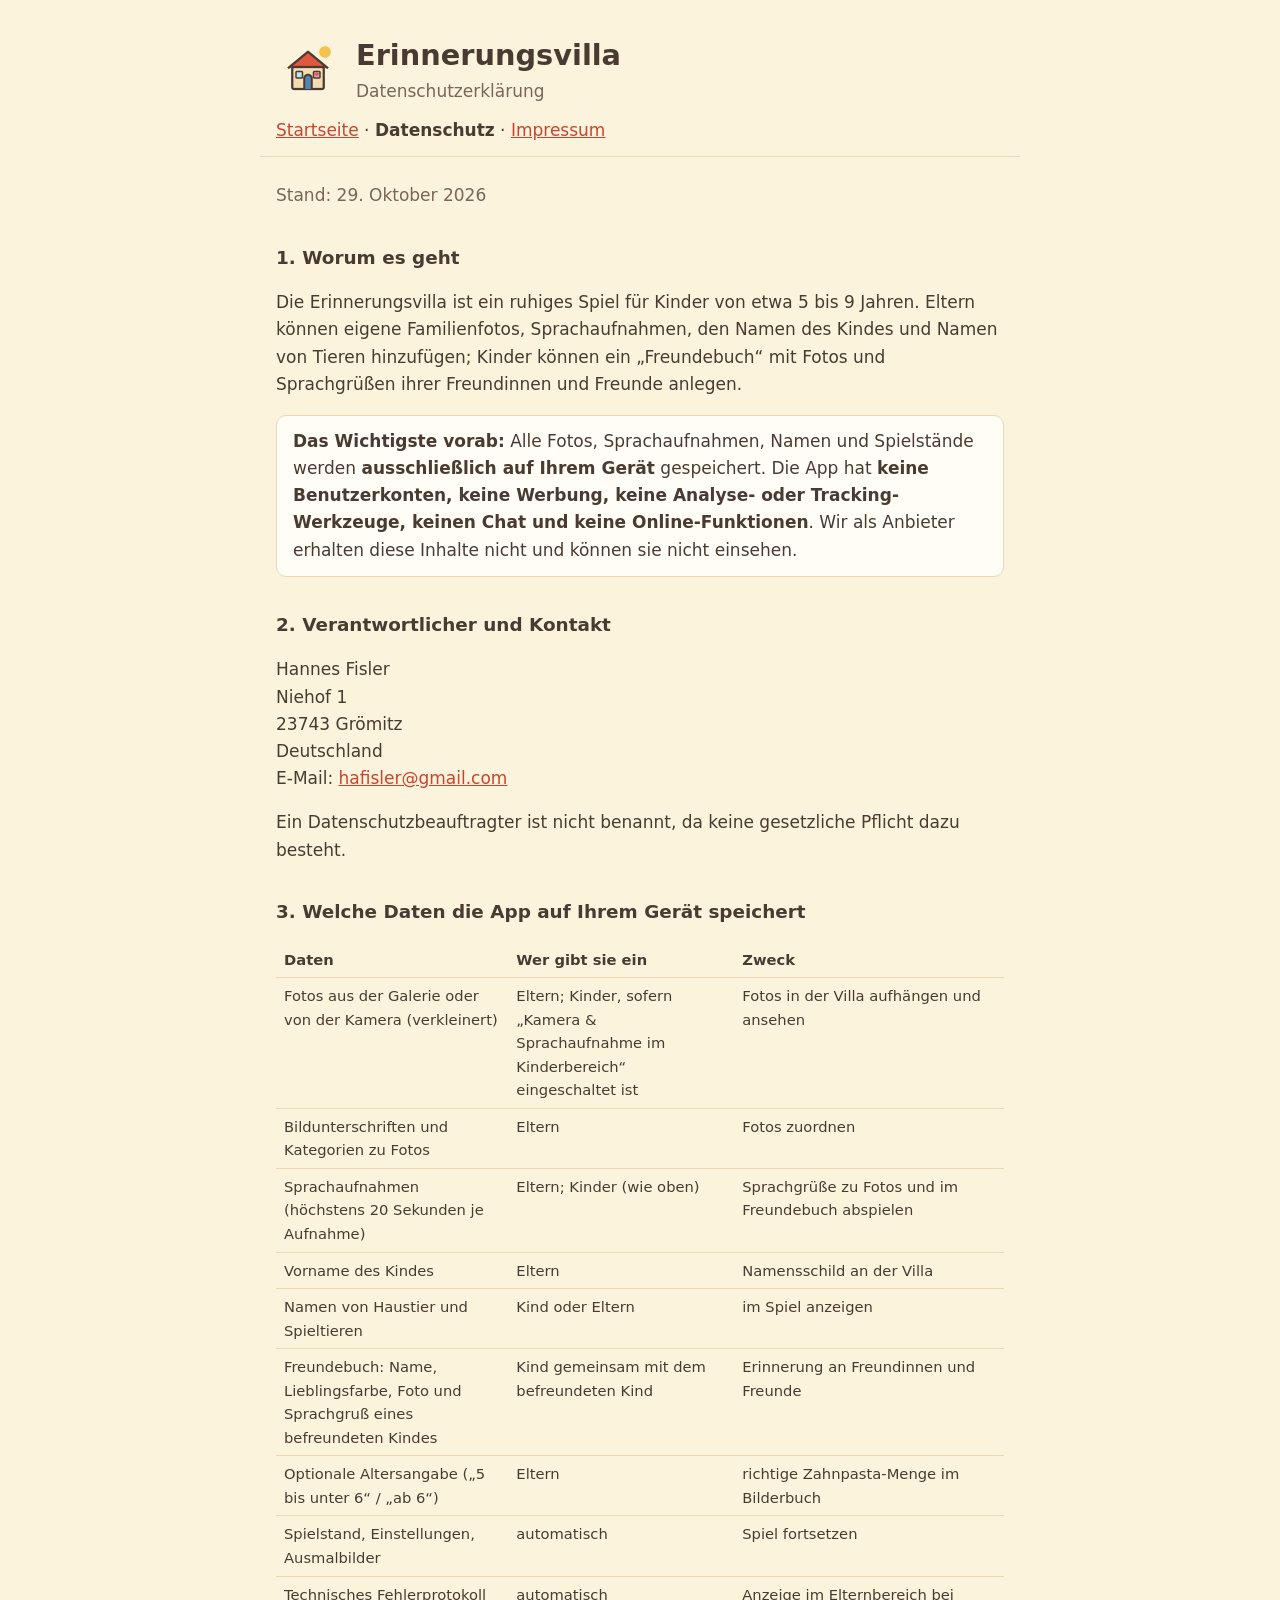
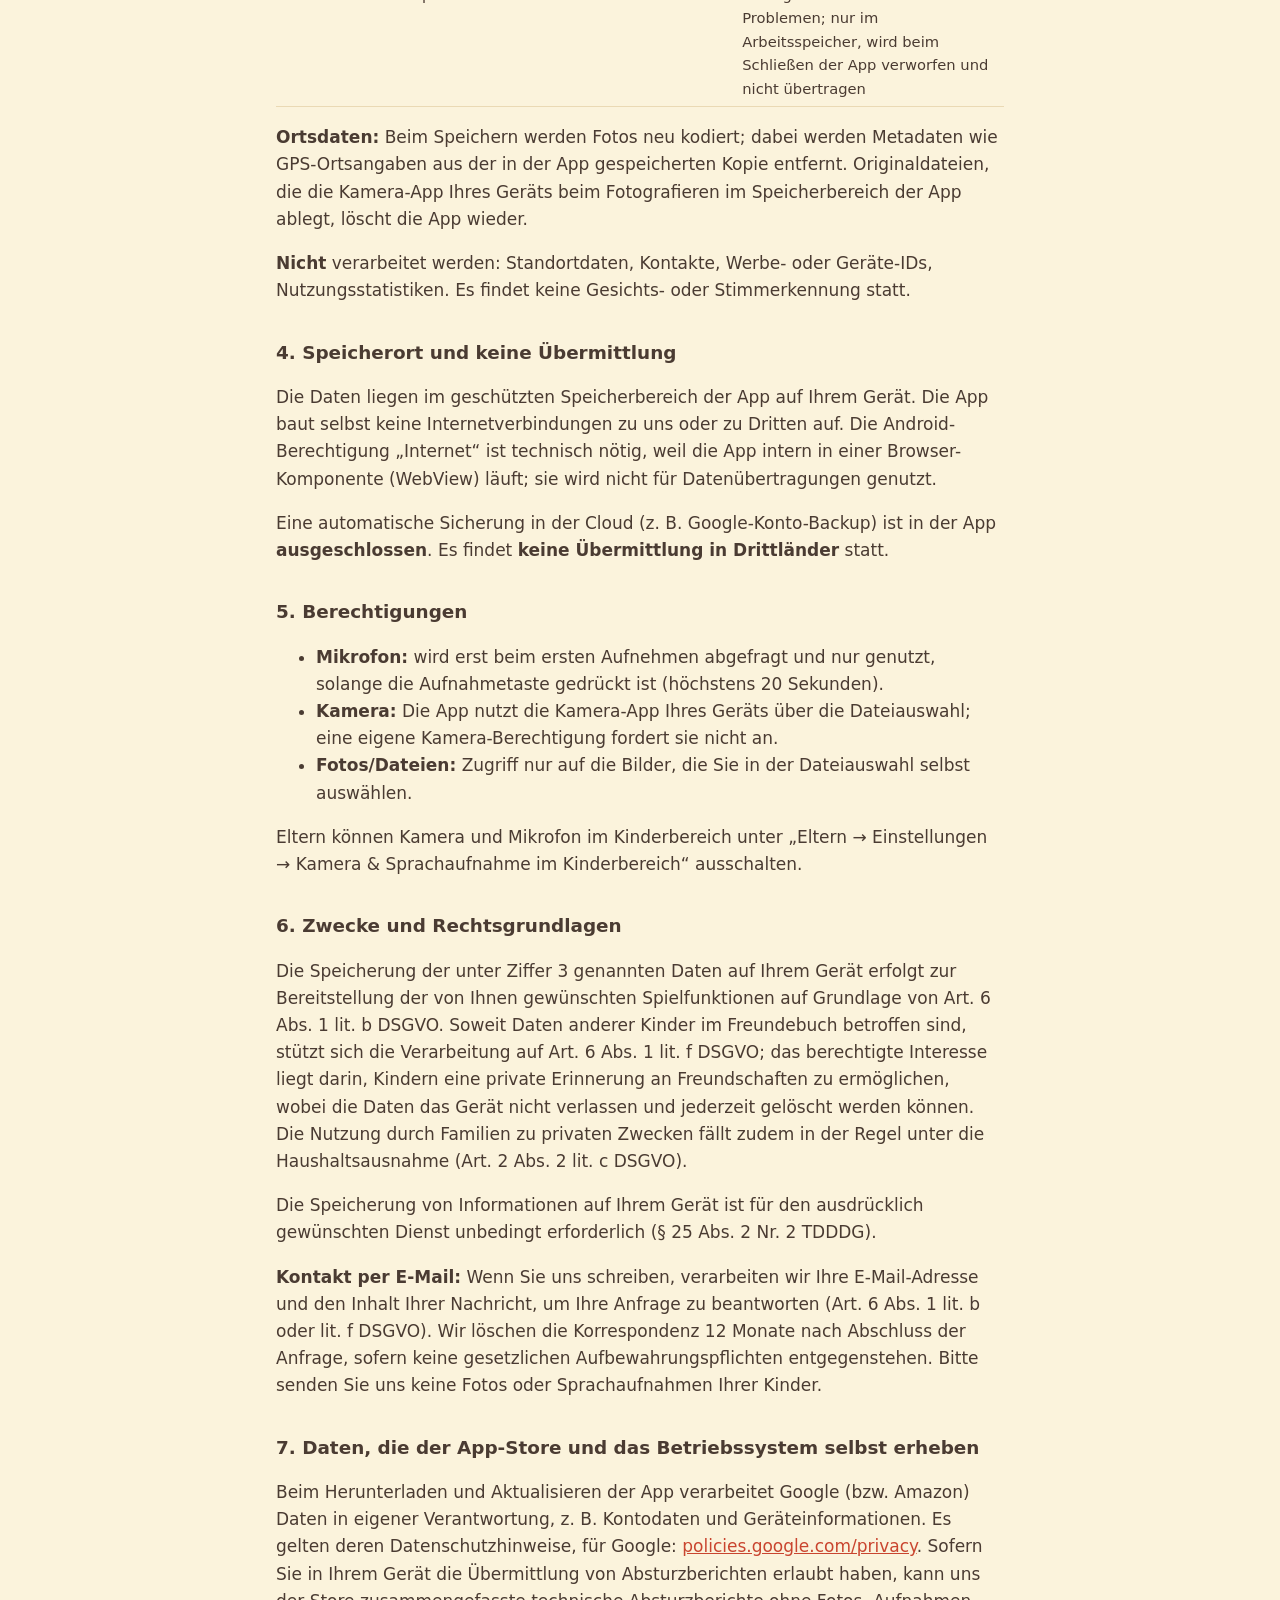
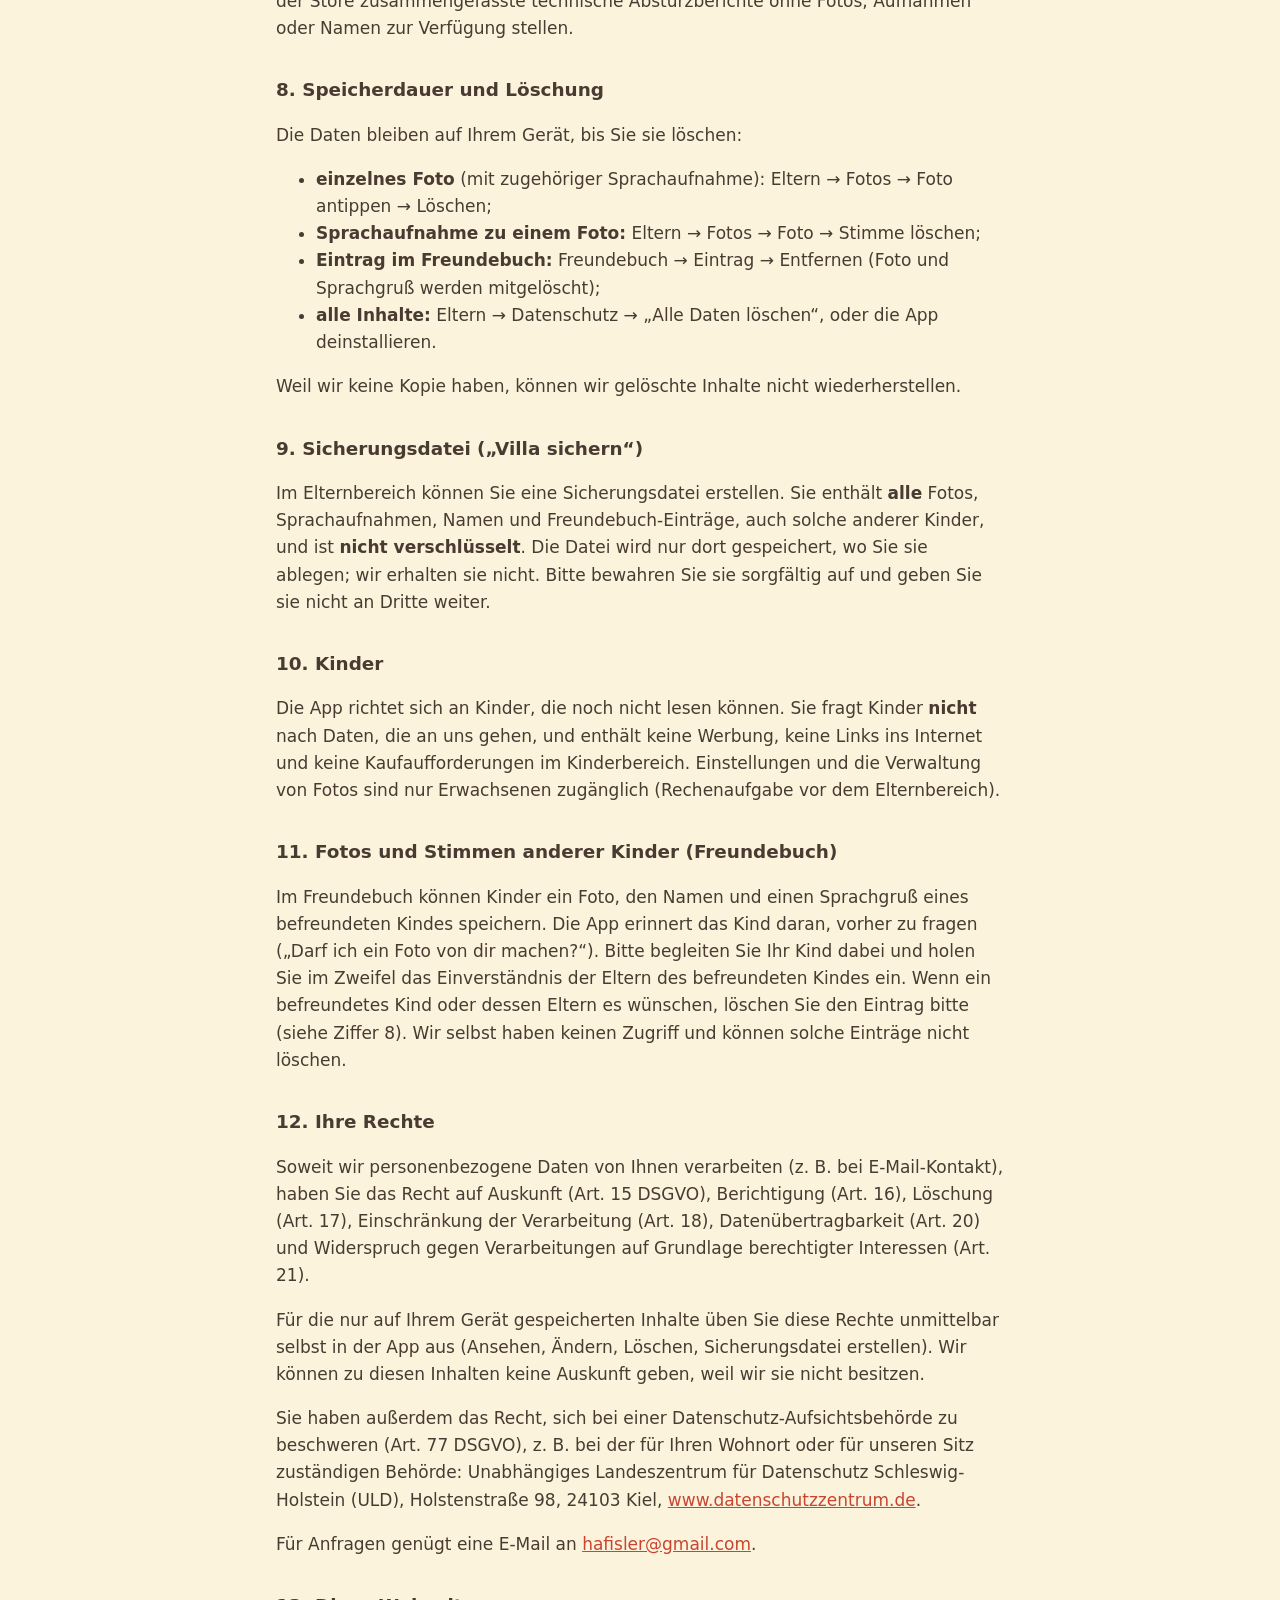
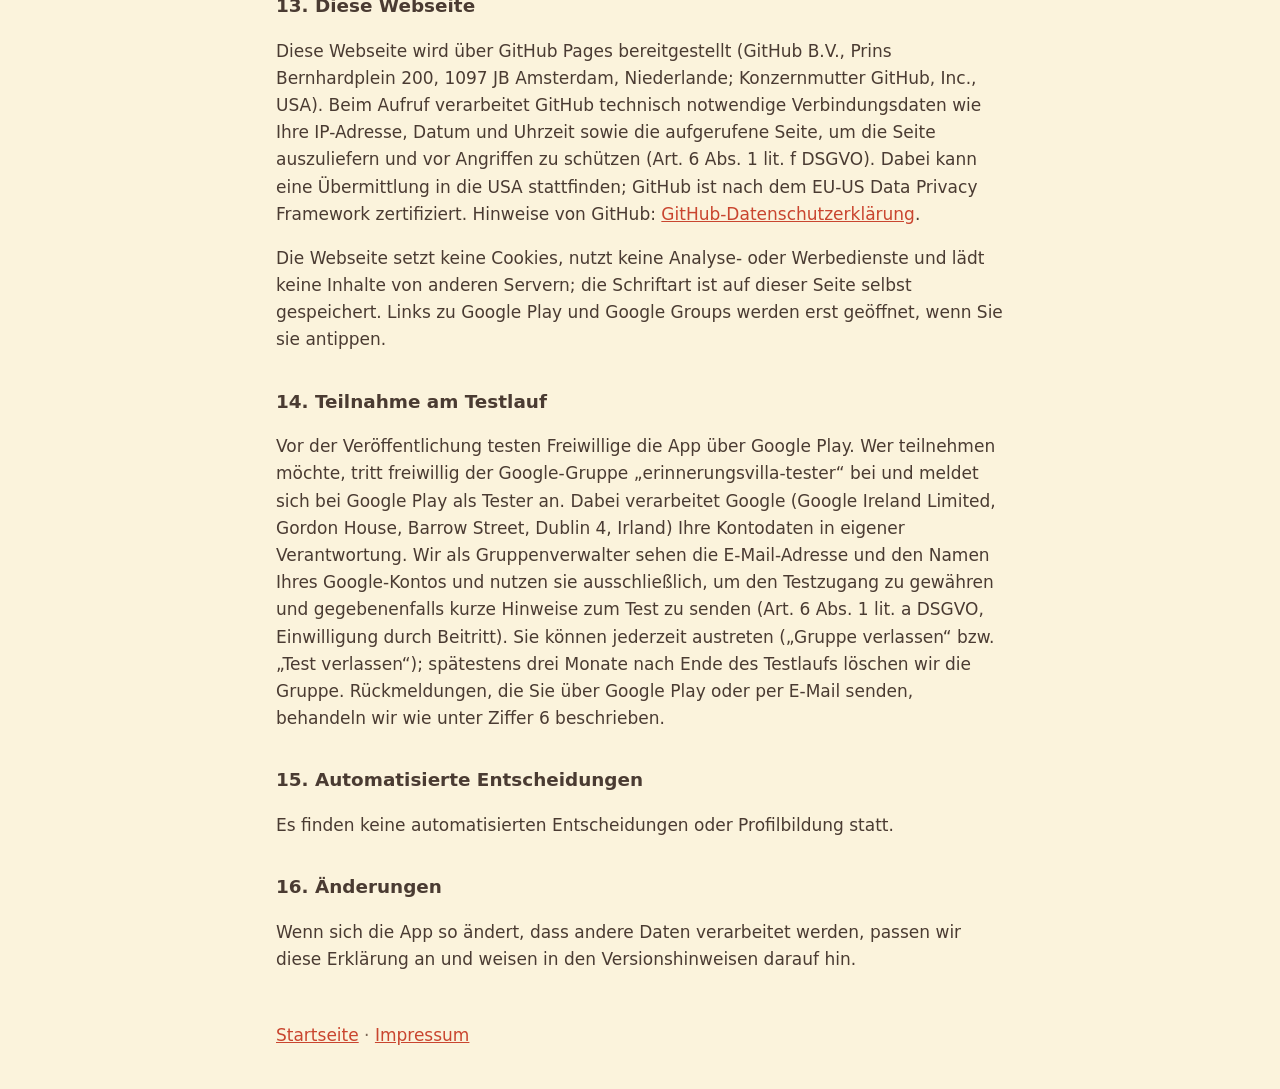
==== datenschutz.html @ 242fd117 "Startseite und Tester-Seite; Datenschutz zieht nach datenschutz.html Co-Authored-By: Claude Opus 5.5" ====
<!doctype html>
<html lang="de">
<head>
<meta charset="utf-8">
<meta name="viewport" content="width=device-width, initial-scale=1">
<title>Erinnerungsvilla – Datenschutzerklärung</title>
<link rel="icon" href="icon.png">
<link rel="stylesheet" href="style.css">
</head>
<body class="legal">
<header><img src="icon.png" alt="" width="64" height="64"><div><h1><a href="./">Erinnerungsvilla</a></h1><p>Datenschutzerklärung</p></div></header>
<nav><a href="./">Startseite</a> · <a href="datenschutz.html" aria-current="page">Datenschutz</a> · <a href="impressum.html">Impressum</a></nav>
<main>
<p class="stand">Stand: 29. Oktober 2026</p>

<h2>1. Worum es geht</h2>
<p>Die Erinnerungsvilla ist ein ruhiges Spiel für Kinder von etwa 5 bis 9 Jahren. Eltern können eigene Familienfotos, Sprachaufnahmen, den Namen des Kindes und Namen von Tieren hinzufügen; Kinder können ein „Freundebuch“ mit Fotos und Sprachgrüßen ihrer Freundinnen und Freunde anlegen.</p>
<p class="box"><strong>Das Wichtigste vorab:</strong> Alle Fotos, Sprachaufnahmen, Namen und Spielstände werden <strong>ausschließlich auf Ihrem Gerät</strong> gespeichert. Die App hat <strong>keine Benutzerkonten, keine Werbung, keine Analyse- oder Tracking-Werkzeuge, keinen Chat und keine Online-Funktionen</strong>. Wir als Anbieter erhalten diese Inhalte nicht und können sie nicht einsehen.</p>

<h2>2. Verantwortlicher und Kontakt</h2>
<p>Hannes Fisler<br>Niehof 1<br>23743 Grömitz<br>Deutschland<br>E-Mail: <a href="mailto:hafisler@gmail.com">hafisler@gmail.com</a></p>
<p>Ein Datenschutzbeauftragter ist nicht benannt, da keine gesetzliche Pflicht dazu besteht.</p>

<h2>3. Welche Daten die App auf Ihrem Gerät speichert</h2>
<table>
<thead><tr><th>Daten</th><th>Wer gibt sie ein</th><th>Zweck</th></tr></thead>
<tbody>
<tr><td>Fotos aus der Galerie oder von der Kamera (verkleinert)</td><td>Eltern; Kinder, sofern „Kamera &amp; Sprachaufnahme im Kinderbereich“ eingeschaltet ist</td><td>Fotos in der Villa aufhängen und ansehen</td></tr>
<tr><td>Bildunterschriften und Kategorien zu Fotos</td><td>Eltern</td><td>Fotos zuordnen</td></tr>
<tr><td>Sprachaufnahmen (höchstens 20 Sekunden je Aufnahme)</td><td>Eltern; Kinder (wie oben)</td><td>Sprachgrüße zu Fotos und im Freundebuch abspielen</td></tr>
<tr><td>Vorname des Kindes</td><td>Eltern</td><td>Namensschild an der Villa</td></tr>
<tr><td>Namen von Haustier und Spieltieren</td><td>Kind oder Eltern</td><td>im Spiel anzeigen</td></tr>
<tr><td>Freundebuch: Name, Lieblingsfarbe, Foto und Sprachgruß eines befreundeten Kindes</td><td>Kind gemeinsam mit dem befreundeten Kind</td><td>Erinnerung an Freundinnen und Freunde</td></tr>
<tr><td>Optionale Altersangabe („5 bis unter 6“ / „ab 6“)</td><td>Eltern</td><td>richtige Zahnpasta-Menge im Bilderbuch</td></tr>
<tr><td>Spielstand, Einstellungen, Ausmalbilder</td><td>automatisch</td><td>Spiel fortsetzen</td></tr>
<tr><td>Technisches Fehlerprotokoll</td><td>automatisch</td><td>Anzeige im Elternbereich bei Problemen; nur im Arbeitsspeicher, wird beim Schließen der App verworfen und nicht übertragen</td></tr>
</tbody>
</table>
<p><strong>Ortsdaten:</strong> Beim Speichern werden Fotos neu kodiert; dabei werden Metadaten wie GPS-Ortsangaben aus der in der App gespeicherten Kopie entfernt. Originaldateien, die die Kamera-App Ihres Geräts beim Fotografieren im Speicherbereich der App ablegt, löscht die App wieder.</p>
<p><strong>Nicht</strong> verarbeitet werden: Standortdaten, Kontakte, Werbe- oder Geräte-IDs, Nutzungsstatistiken. Es findet keine Gesichts- oder Stimmerkennung statt.</p>

<h2>4. Speicherort und keine Übermittlung</h2>
<p>Die Daten liegen im geschützten Speicherbereich der App auf Ihrem Gerät. Die App baut selbst keine Internetverbindungen zu uns oder zu Dritten auf. Die Android-Berechtigung „Internet“ ist technisch nötig, weil die App intern in einer Browser-Komponente (WebView) läuft; sie wird nicht für Datenübertragungen genutzt.</p>
<p>Eine automatische Sicherung in der Cloud (z. B. Google-Konto-Backup) ist in der App <strong>ausgeschlossen</strong>. Es findet <strong>keine Übermittlung in Drittländer</strong> statt.</p>

<h2>5. Berechtigungen</h2>
<ul>
<li><strong>Mikrofon:</strong> wird erst beim ersten Aufnehmen abgefragt und nur genutzt, solange die Aufnahmetaste gedrückt ist (höchstens 20 Sekunden).</li>
<li><strong>Kamera:</strong> Die App nutzt die Kamera-App Ihres Geräts über die Dateiauswahl; eine eigene Kamera-Berechtigung fordert sie nicht an.</li>
<li><strong>Fotos/Dateien:</strong> Zugriff nur auf die Bilder, die Sie in der Dateiauswahl selbst auswählen.</li>
</ul>
<p>Eltern können Kamera und Mikrofon im Kinderbereich unter „Eltern → Einstellungen → Kamera &amp; Sprachaufnahme im Kinderbereich“ ausschalten.</p>

<h2>6. Zwecke und Rechtsgrundlagen</h2>
<p>Die Speicherung der unter Ziffer 3 genannten Daten auf Ihrem Gerät erfolgt zur Bereitstellung der von Ihnen gewünschten Spielfunktionen auf Grundlage von Art. 6 Abs. 1 lit. b DSGVO. Soweit Daten anderer Kinder im Freundebuch betroffen sind, stützt sich die Verarbeitung auf Art. 6 Abs. 1 lit. f DSGVO; das berechtigte Interesse liegt darin, Kindern eine private Erinnerung an Freundschaften zu ermöglichen, wobei die Daten das Gerät nicht verlassen und jederzeit gelöscht werden können. Die Nutzung durch Familien zu privaten Zwecken fällt zudem in der Regel unter die Haushaltsausnahme (Art. 2 Abs. 2 lit. c DSGVO).</p>
<p>Die Speicherung von Informationen auf Ihrem Gerät ist für den ausdrücklich gewünschten Dienst unbedingt erforderlich (§ 25 Abs. 2 Nr. 2 TDDDG).</p>
<p><strong>Kontakt per E-Mail:</strong> Wenn Sie uns schreiben, verarbeiten wir Ihre E-Mail-Adresse und den Inhalt Ihrer Nachricht, um Ihre Anfrage zu beantworten (Art. 6 Abs. 1 lit. b oder lit. f DSGVO). Wir löschen die Korrespondenz 12 Monate nach Abschluss der Anfrage, sofern keine gesetzlichen Aufbewahrungspflichten entgegenstehen. Bitte senden Sie uns keine Fotos oder Sprachaufnahmen Ihrer Kinder.</p>

<h2>7. Daten, die der App-Store und das Betriebssystem selbst erheben</h2>
<p>Beim Herunterladen und Aktualisieren der App verarbeitet Google (bzw. Amazon) Daten in eigener Verantwortung, z. B. Kontodaten und Geräteinformationen. Es gelten deren Datenschutzhinweise, für Google: <a href="https://policies.google.com/privacy">policies.google.com/privacy</a>. Sofern Sie in Ihrem Gerät die Übermittlung von Absturzberichten erlaubt haben, kann uns der Store zusammengefasste technische Absturzberichte ohne Fotos, Aufnahmen oder Namen zur Verfügung stellen.</p>

<h2>8. Speicherdauer und Löschung</h2>
<p>Die Daten bleiben auf Ihrem Gerät, bis Sie sie löschen:</p>
<ul>
<li><strong>einzelnes Foto</strong> (mit zugehöriger Sprachaufnahme): Eltern → Fotos → Foto antippen → Löschen;</li>
<li><strong>Sprachaufnahme zu einem Foto:</strong> Eltern → Fotos → Foto → Stimme löschen;</li>
<li><strong>Eintrag im Freundebuch:</strong> Freundebuch → Eintrag → Entfernen (Foto und Sprachgruß werden mitgelöscht);</li>
<li><strong>alle Inhalte:</strong> Eltern → Datenschutz → „Alle Daten löschen“, oder die App deinstallieren.</li>
</ul>
<p>Weil wir keine Kopie haben, können wir gelöschte Inhalte nicht wiederherstellen.</p>

<h2>9. Sicherungsdatei („Villa sichern“)</h2>
<p>Im Elternbereich können Sie eine Sicherungsdatei erstellen. Sie enthält <strong>alle</strong> Fotos, Sprachaufnahmen, Namen und Freundebuch-Einträge, auch solche anderer Kinder, und ist <strong>nicht verschlüsselt</strong>. Die Datei wird nur dort gespeichert, wo Sie sie ablegen; wir erhalten sie nicht. Bitte bewahren Sie sie sorgfältig auf und geben Sie sie nicht an Dritte weiter.</p>

<h2>10. Kinder</h2>
<p>Die App richtet sich an Kinder, die noch nicht lesen können. Sie fragt Kinder <strong>nicht</strong> nach Daten, die an uns gehen, und enthält keine Werbung, keine Links ins Internet und keine Kaufaufforderungen im Kinderbereich. Einstellungen und die Verwaltung von Fotos sind nur Erwachsenen zugänglich (Rechenaufgabe vor dem Elternbereich).</p>

<h2>11. Fotos und Stimmen anderer Kinder (Freundebuch)</h2>
<p>Im Freundebuch können Kinder ein Foto, den Namen und einen Sprachgruß eines befreundeten Kindes speichern. Die App erinnert das Kind daran, vorher zu fragen („Darf ich ein Foto von dir machen?“). Bitte begleiten Sie Ihr Kind dabei und holen Sie im Zweifel das Einverständnis der Eltern des befreundeten Kindes ein. Wenn ein befreundetes Kind oder dessen Eltern es wünschen, löschen Sie den Eintrag bitte (siehe Ziffer 8). Wir selbst haben keinen Zugriff und können solche Einträge nicht löschen.</p>

<h2>12. Ihre Rechte</h2>
<p>Soweit wir personenbezogene Daten von Ihnen verarbeiten (z. B. bei E-Mail-Kontakt), haben Sie das Recht auf Auskunft (Art. 15 DSGVO), Berichtigung (Art. 16), Löschung (Art. 17), Einschränkung der Verarbeitung (Art. 18), Datenübertragbarkeit (Art. 20) und Widerspruch gegen Verarbeitungen auf Grundlage berechtigter Interessen (Art. 21).</p>
<p>Für die nur auf Ihrem Gerät gespeicherten Inhalte üben Sie diese Rechte unmittelbar selbst in der App aus (Ansehen, Ändern, Löschen, Sicherungsdatei erstellen). Wir können zu diesen Inhalten keine Auskunft geben, weil wir sie nicht besitzen.</p>
<p>Sie haben außerdem das Recht, sich bei einer Datenschutz-Aufsichtsbehörde zu beschweren (Art. 77 DSGVO), z. B. bei der für Ihren Wohnort oder für unseren Sitz zuständigen Behörde: Unabhängiges Landeszentrum für Datenschutz Schleswig-Holstein (ULD), Holstenstraße 98, 24103 Kiel, <a href="https://www.datenschutzzentrum.de">www.datenschutzzentrum.de</a>.</p>
<p>Für Anfragen genügt eine E-Mail an <a href="mailto:hafisler@gmail.com">hafisler@gmail.com</a>.</p>

<h2>13. Diese Webseite</h2>
<p>Diese Webseite wird über GitHub Pages bereitgestellt (GitHub B.V., Prins Bernhardplein 200, 1097 JB Amsterdam, Niederlande; Konzernmutter GitHub, Inc., USA). Beim Aufruf verarbeitet GitHub technisch notwendige Verbindungsdaten wie Ihre IP-Adresse, Datum und Uhrzeit sowie die aufgerufene Seite, um die Seite auszuliefern und vor Angriffen zu schützen (Art. 6 Abs. 1 lit. f DSGVO). Dabei kann eine Übermittlung in die USA stattfinden; GitHub ist nach dem EU-US Data Privacy Framework zertifiziert. Hinweise von GitHub: <a href="https://docs.github.com/de/site-policy/privacy-policies/github-general-privacy-statement">GitHub-Datenschutzerklärung</a>.</p>
<p>Die Webseite setzt keine Cookies, nutzt keine Analyse- oder Werbedienste und lädt keine Inhalte von anderen Servern; die Schriftart ist auf dieser Seite selbst gespeichert. Links zu Google Play und Google Groups werden erst geöffnet, wenn Sie sie antippen.</p>

<h2 id="test">14. Teilnahme am Testlauf</h2>
<p>Vor der Veröffentlichung testen Freiwillige die App über Google Play. Wer teilnehmen möchte, tritt freiwillig der Google-Gruppe „erinnerungsvilla-tester“ bei und meldet sich bei Google Play als Tester an. Dabei verarbeitet Google (Google Ireland Limited, Gordon House, Barrow Street, Dublin 4, Irland) Ihre Kontodaten in eigener Verantwortung. Wir als Gruppenverwalter sehen die E-Mail-Adresse und den Namen Ihres Google-Kontos und nutzen sie ausschließlich, um den Testzugang zu gewähren und gegebenenfalls kurze Hinweise zum Test zu senden (Art. 6 Abs. 1 lit. a DSGVO, Einwilligung durch Beitritt). Sie können jederzeit austreten („Gruppe verlassen“ bzw. „Test verlassen“); spätestens drei Monate nach Ende des Testlaufs löschen wir die Gruppe. Rückmeldungen, die Sie über Google Play oder per E-Mail senden, behandeln wir wie unter Ziffer 6 beschrieben.</p>

<h2>15. Automatisierte Entscheidungen</h2>
<p>Es finden keine automatisierten Entscheidungen oder Profilbildung statt.</p>

<h2>16. Änderungen</h2>
<p>Wenn sich die App so ändert, dass andere Daten verarbeitet werden, passen wir diese Erklärung an und weisen in den Versionshinweisen darauf hin.</p>
</main>
<footer><a href="./">Startseite</a> · <a href="impressum.html">Impressum</a></footer>
</body>
</html>
---- style.css ----
@font-face { font-family: 'Patrick Hand'; src: url(fonts/patrick-hand.woff2) format('woff2'); font-display: swap; }

:root {
  --bg: #fbf3dc; --paper: #fffaf0; --card: #fffdf6; --ink: #4a3b32; --muted: #7a6656;
  --roof: #c9452f; --roof-dark: #a3361f; --door: #2f6f8f; --grass: #6fa544; --sun: #f4b63a;
  --line: #ead9b4; --edge: #4a3b32; --sky: #cfe6f2;
}
@media (prefers-color-scheme: dark) {
  :root {
    --bg: #221b16; --paper: #2a221c; --card: #2c241e; --ink: #f3e6d2; --muted: #c9b59c;
    --roof: #f08a6f; --roof-dark: #f4a48d; --door: #7dbad6; --grass: #9ccc6d; --sun: #f4c35a;
    --line: #4a3d31; --edge: #f3e6d2; --sky: #1f2c33;
  }
}

* { box-sizing: border-box; }
html { scroll-behavior: smooth; }
body { margin: 0; background: var(--bg); color: var(--ink); font: 17px/1.6 system-ui, "Segoe UI", sans-serif; }
img { max-width: 100%; height: auto; display: block; }
a { color: var(--roof); }
.hand { font-family: 'Patrick Hand', 'Comic Sans MS', system-ui, sans-serif; }
.wrap { max-width: 1120px; margin: 0 auto; padding: 0 16px; }

/* Top bar */
.top { position: sticky; top: 0; z-index: 10; background: color-mix(in srgb, var(--bg) 88%, transparent); backdrop-filter: blur(8px); border-bottom: 1px solid var(--line); }
.top .wrap { display: flex; align-items: center; gap: 16px; height: 64px; }
.brand { display: flex; align-items: center; gap: 10px; color: var(--ink); text-decoration: none; font-family: 'Patrick Hand', sans-serif; font-size: 1.6rem; }
.brand img { width: 40px; height: 40px; border-radius: 10px; }
.top nav { margin-left: auto; display: flex; align-items: center; gap: 20px; }
.top nav a { color: var(--ink); text-decoration: none; font-weight: 600; font-size: 0.95rem; }
.top nav a:hover { color: var(--roof); }
.top nav .btn { color: #fff; }
@media (max-width: 640px) { .top nav a:not(.btn) { display: none; } .brand span { font-size: 1.35rem; } }

/* Buttons in the game's card style */
.btn { display: inline-flex; align-items: center; gap: 10px; padding: 12px 22px; border: 3px solid var(--edge); border-radius: 14px; background: var(--roof); color: #fff; font-family: 'Patrick Hand', sans-serif; font-size: 1.3rem; line-height: 1.1; text-decoration: none; box-shadow: 0 5px 0 var(--edge); transition: transform .12s, box-shadow .12s; }
.btn:hover { transform: translateY(2px); box-shadow: 0 3px 0 var(--edge); }
.btn:active { transform: translateY(5px); box-shadow: 0 0 0 var(--edge); }
.btn.light { background: var(--card); color: var(--ink); }
.btn.blue { background: var(--door); }
.top .btn { padding: 6px 14px; font-size: 1.1rem; box-shadow: 0 3px 0 var(--edge); }

/* Hero */
.hero { padding: 56px 0 72px; background: linear-gradient(var(--sky), var(--bg) 85%); overflow: hidden; }
.hero .wrap { display: grid; grid-template-columns: 1fr 1.15fr; gap: 48px; align-items: center; }
.badge { display: inline-block; padding: 4px 12px; border: 2px solid var(--edge); border-radius: 999px; background: var(--sun); color: #4a3b32; font-family: 'Patrick Hand', sans-serif; font-size: 1.1rem; }
.hero h1 { font-family: 'Patrick Hand', sans-serif; font-weight: 400; font-size: clamp(2.6rem, 5.5vw, 4.2rem); line-height: 1.02; margin: 16px 0; }
.hero h1 em { font-style: normal; color: var(--roof); }
.hero p.lead { font-size: 1.15rem; color: var(--muted); margin: 0 0 28px; max-width: 34em; }
.actions { display: flex; flex-wrap: wrap; gap: 14px; }
.frame { border: 4px solid var(--edge); border-radius: 18px; overflow: hidden; background: var(--card); box-shadow: 0 10px 0 var(--edge); }
.hero .frame { transform: rotate(1.5deg); }
.hero .phone { position: absolute; width: 30%; left: -9%; bottom: -12%; transform: rotate(-5deg); border-radius: 24px; }
.hero .shot { position: relative; }
@media (max-width: 860px) {
  .hero { padding-top: 32px; }
  .hero .wrap { grid-template-columns: 1fr; gap: 40px; }
  .hero .phone { display: none; }
}

/* Sections */
section { padding: 72px 0; }
.kicker { font-family: 'Patrick Hand', sans-serif; color: var(--roof); font-size: 1.3rem; margin: 0; }
h2.title { font-family: 'Patrick Hand', sans-serif; font-weight: 400; font-size: clamp(2rem, 4vw, 2.8rem); line-height: 1.1; margin: 4px 0 16px; }
.sub { color: var(--muted); max-width: 40em; margin: 0 0 36px; }

.cards { display: grid; grid-template-columns: repeat(auto-fit, minmax(230px, 1fr)); gap: 20px; }
.card { background: var(--card); border: 3px solid var(--edge); border-radius: 16px; padding: 22px; box-shadow: 0 6px 0 var(--edge); }
.card h3 { font-family: 'Patrick Hand', sans-serif; font-weight: 400; font-size: 1.55rem; margin: 10px 0 6px; line-height: 1.15; }
.card p { margin: 0; color: var(--muted); font-size: 0.98rem; }
.icon { width: 56px; height: 56px; border: 3px solid var(--edge); border-radius: 14px; display: grid; place-items: center; background: var(--bg); }
.icon svg { width: 30px; height: 30px; }

/* Gallery */
.gallery { display: grid; grid-auto-flow: column; grid-auto-columns: min(78%, 520px); gap: 20px; overflow-x: auto; scroll-snap-type: x mandatory; padding: 6px 4px 22px; }
.gallery figure { margin: 0; scroll-snap-align: start; }
.gallery figcaption { font-family: 'Patrick Hand', sans-serif; font-size: 1.3rem; text-align: center; margin-top: 14px; }

/* Parents band */
.parents { background: var(--paper); border-top: 1px solid var(--line); border-bottom: 1px solid var(--line); }
.checks { list-style: none; padding: 0; margin: 0; display: grid; grid-template-columns: repeat(auto-fit, minmax(260px, 1fr)); gap: 14px 28px; }
.checks li { display: flex; gap: 12px; align-items: flex-start; }
.checks li::before { content: ""; flex: none; width: 26px; height: 26px; margin-top: 1px; border: 2.5px solid var(--edge); border-radius: 8px; background: var(--grass) url("data:image/svg+xml,%3Csvg xmlns='http://www.w3.org/2000/svg' viewBox='0 0 24 24' fill='none' stroke='white' stroke-width='3.5' stroke-linecap='round' stroke-linejoin='round'%3E%3Cpath d='M5 12.5l4.5 4.5L19 7.5'/%3E%3C/svg%3E") center/18px no-repeat; }
.checks strong { display: block; }
.checks span { color: var(--muted); font-size: 0.95rem; }

/* Call to action */
.cta { text-align: center; }
.cta .box-cta { background: var(--door); color: #fff; border: 4px solid var(--edge); border-radius: 24px; padding: 48px 24px; box-shadow: 0 10px 0 var(--edge); }
.cta h2.title { color: #fff; }
.cta p { max-width: 36em; margin: 0 auto 28px; opacity: .92; }

/* Tester steps */
.steps { counter-reset: step; display: grid; gap: 22px; }
.step { position: relative; padding-left: 78px; }
.step::before { counter-increment: step; content: counter(step); position: absolute; left: 22px; top: 22px; width: 42px; height: 42px; display: grid; place-items: center; border: 3px solid var(--edge); border-radius: 50%; background: var(--sun); color: #4a3b32; font-family: 'Patrick Hand', sans-serif; font-size: 1.5rem; }
.step .btn { margin-top: 14px; }
.note { font-size: 0.92rem; color: var(--muted); margin-top: 10px; }
details { background: var(--card); border: 2px solid var(--line); border-radius: 12px; padding: 14px 18px; }
details + details { margin-top: 10px; }
summary { cursor: pointer; font-weight: 600; }
details p { margin: 10px 0 0; color: var(--muted); }

/* Footer */
.foot { padding: 36px 0 48px; color: var(--muted); font-size: 0.92rem; border-top: 1px solid var(--line); }
.foot .wrap { display: flex; flex-wrap: wrap; gap: 12px 24px; align-items: center; }
.foot nav { margin-left: auto; display: flex; gap: 20px; }

/* Legal pages */
.legal header, .legal > nav, .legal main, .legal footer { max-width: 760px; margin: 0 auto; padding: 0 16px; }
.legal header { display: flex; gap: 16px; align-items: center; padding-top: 32px; }
.legal header img { border-radius: 14px; }
.legal header h1 { margin: 0; font-size: 1.8rem; }
.legal header h1 a { color: inherit; text-decoration: none; }
.legal header p { margin: 0; color: var(--muted); }
.legal > nav { padding-top: 12px; padding-bottom: 12px; border-bottom: 1px solid var(--line); }
.legal > nav a[aria-current] { color: var(--ink); font-weight: 600; text-decoration: none; }
.legal main { padding-top: 8px; padding-bottom: 32px; }
.legal h2 { font-size: 1.15rem; margin-top: 1.8em; }
.stand { color: var(--muted); }
.box { background: var(--card); border: 1px solid var(--line); border-radius: 10px; padding: 12px 16px; }
table { width: 100%; border-collapse: collapse; font-size: 0.92rem; display: block; overflow-x: auto; }
th, td { text-align: left; vertical-align: top; padding: 6px 8px; border-bottom: 1px solid var(--line); }
.legal footer { padding-bottom: 40px; color: var(--muted); }

@media (prefers-reduced-motion: reduce) { html { scroll-behavior: auto; } .btn { transition: none; } }
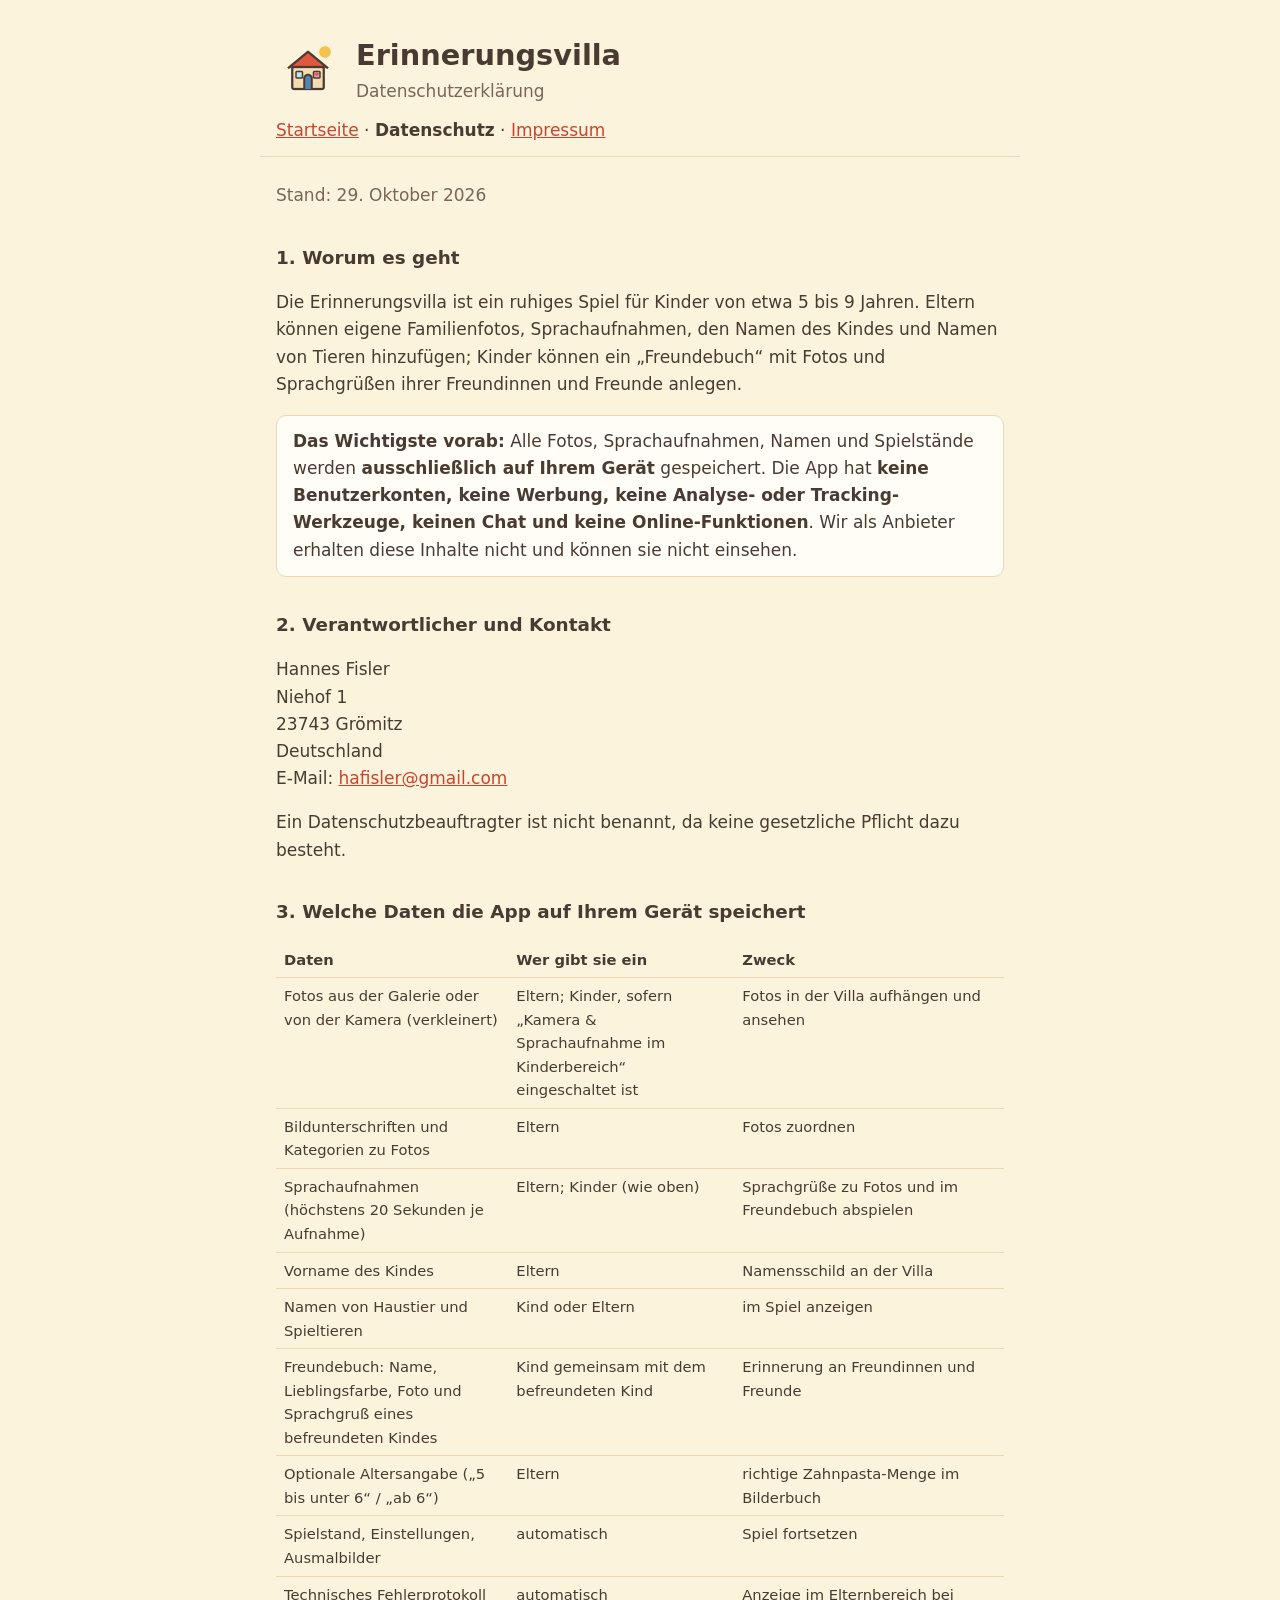
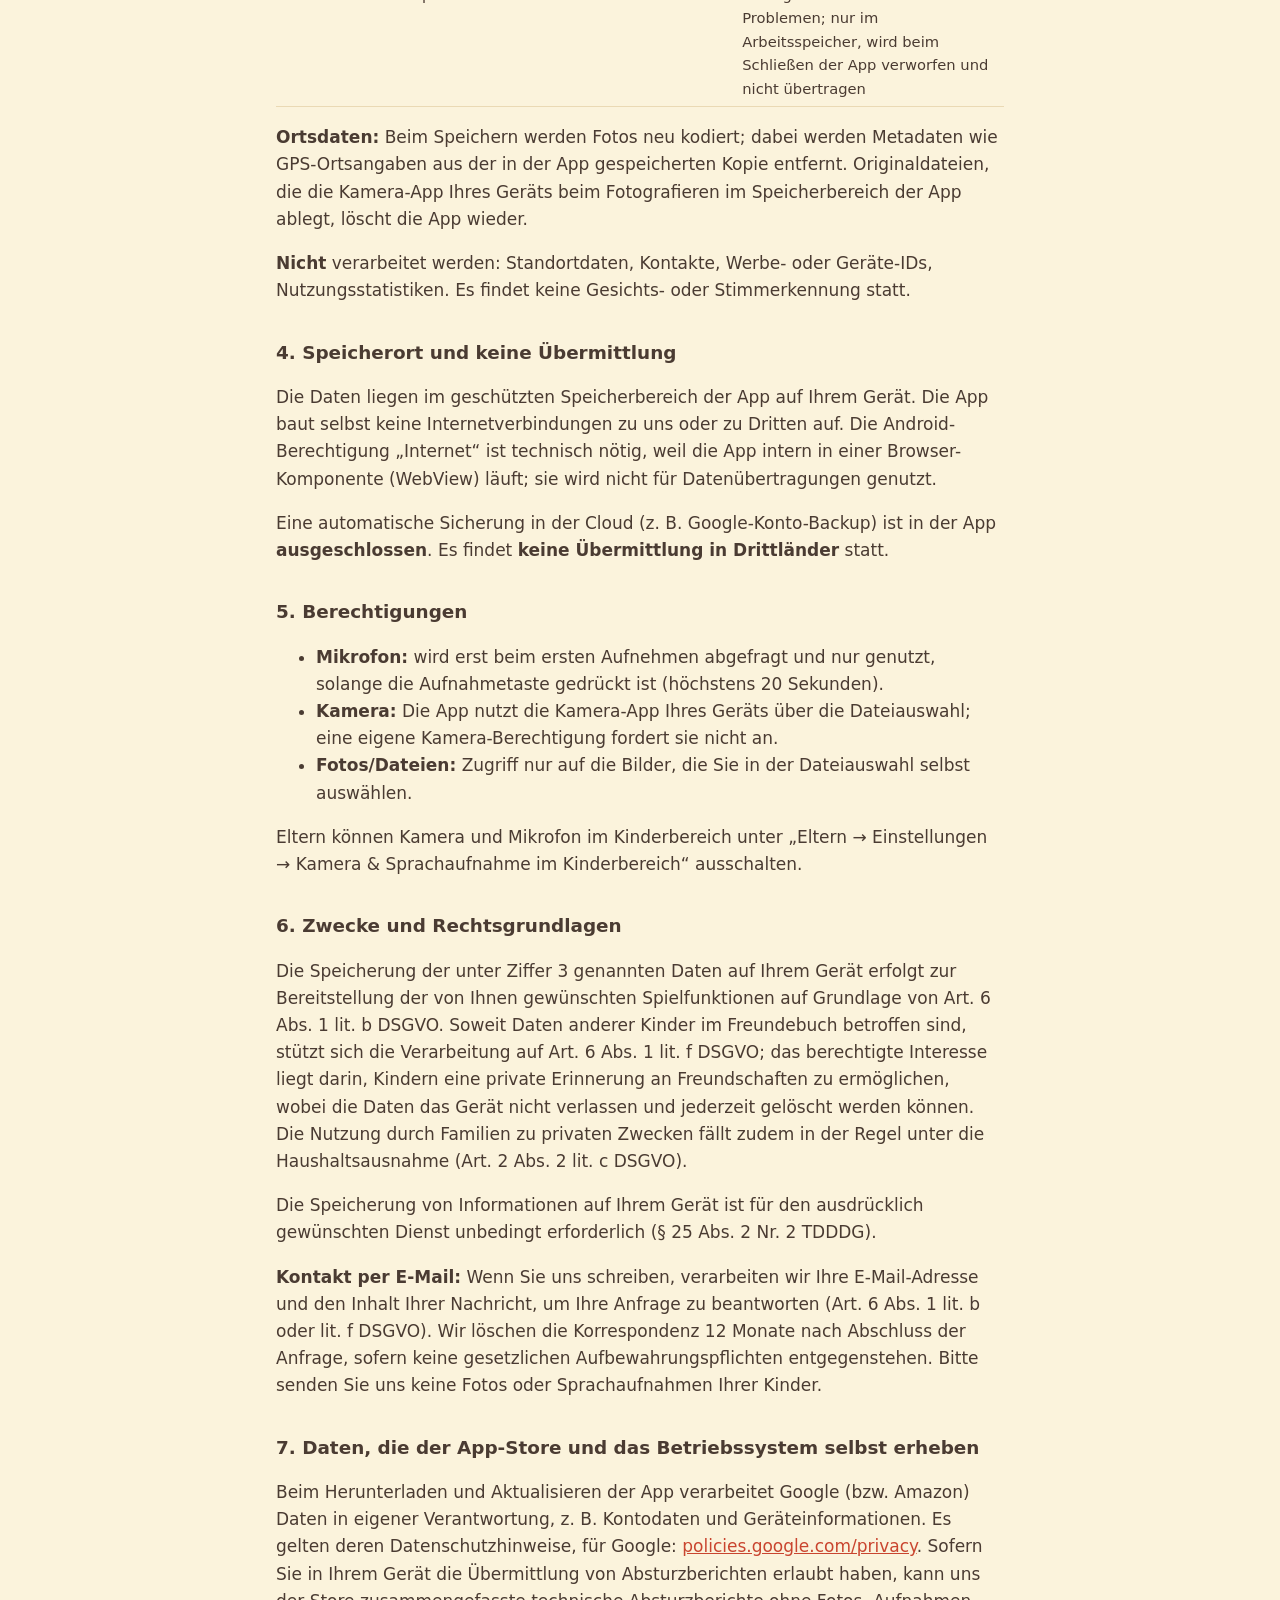
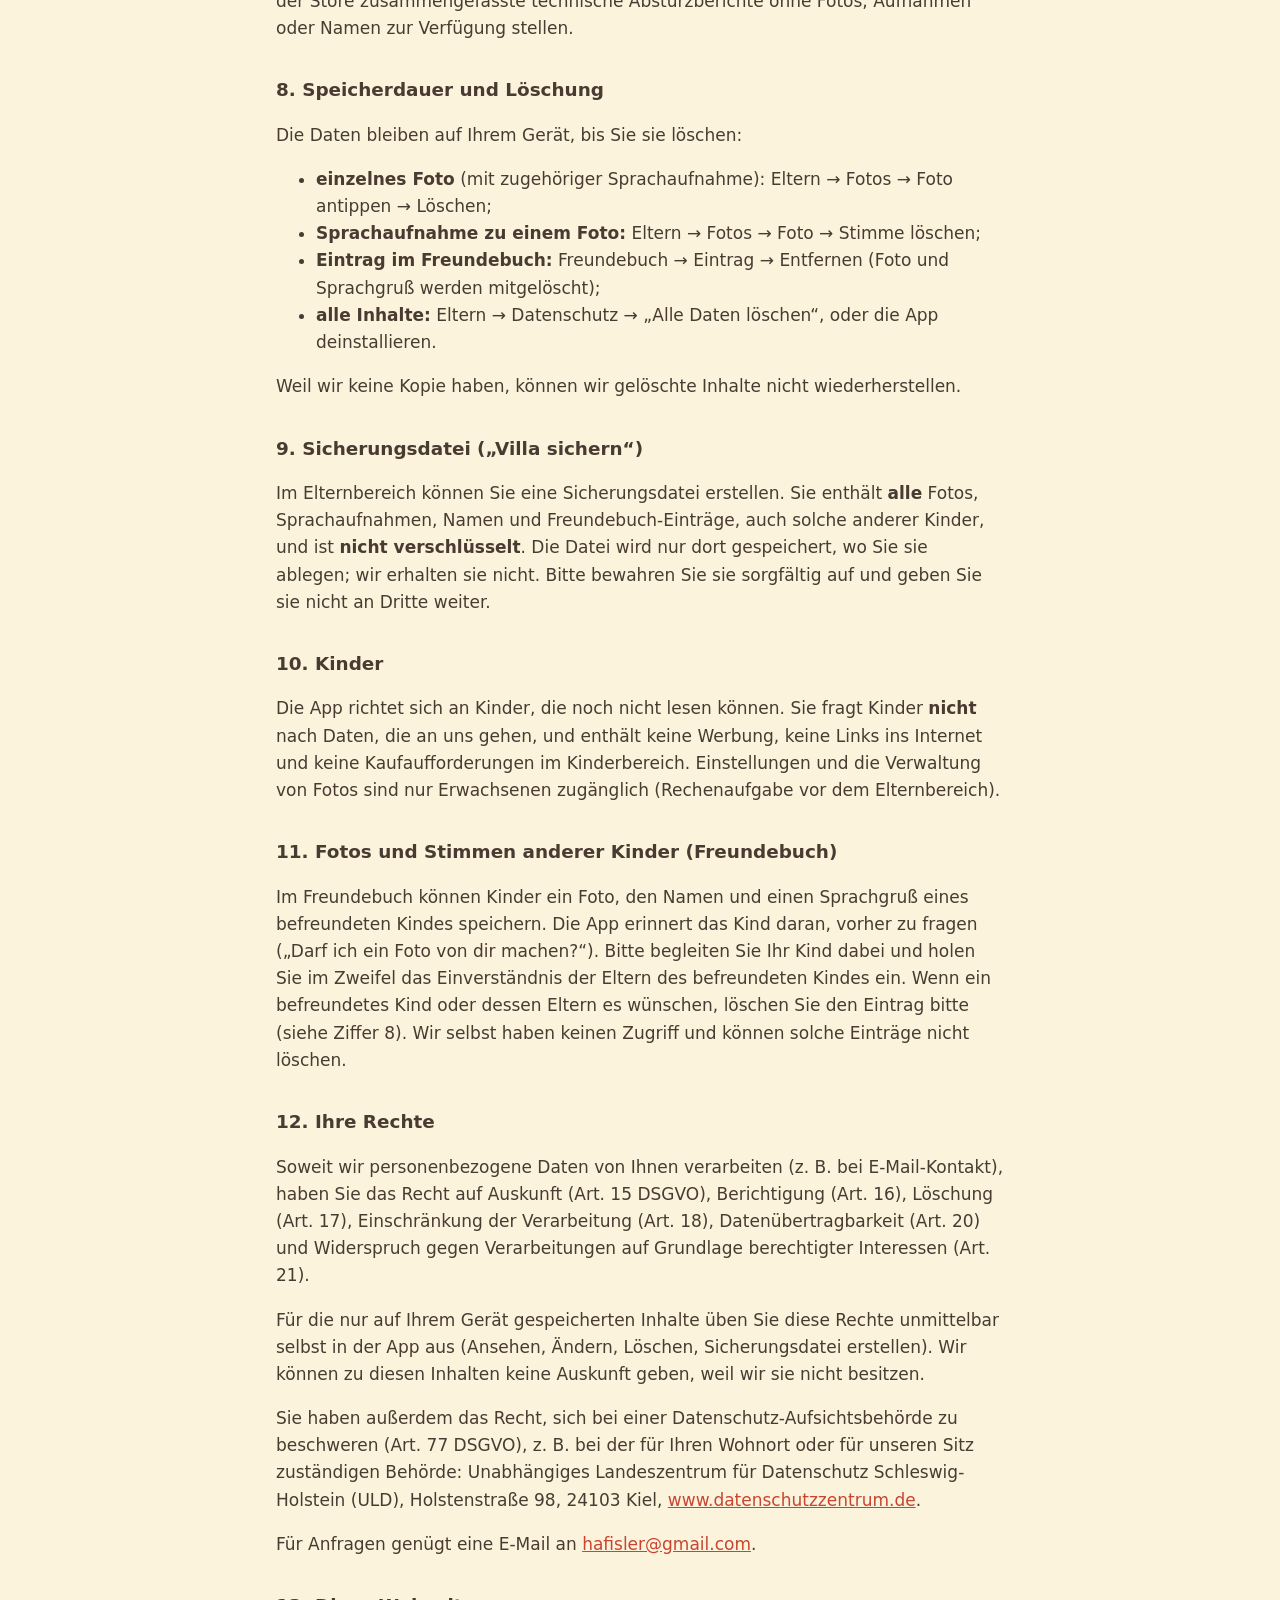
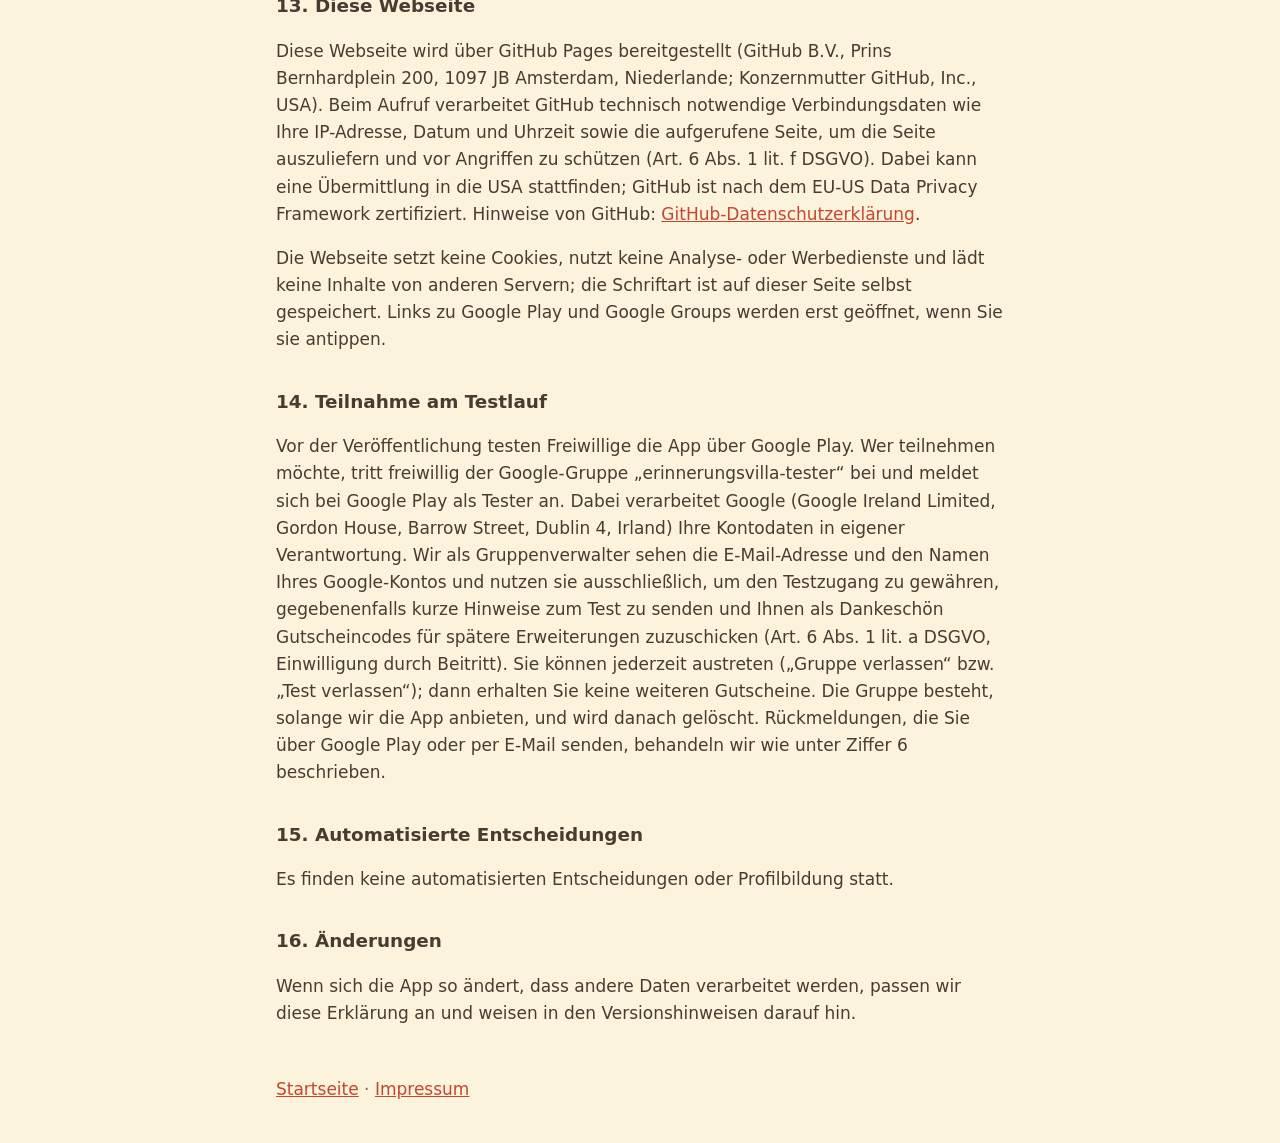
==== commit c614bc8e: "Tester-Seite: Dankeschön mit geschenkten Erweiterungen; Datenschutz angepasst Co-Authored-By: Claude" ====
--- a/datenschutz.html
+++ b/datenschutz.html
@@ -89,7 +89,7 @@
 <p>Die Webseite setzt keine Cookies, nutzt keine Analyse- oder Werbedienste und lädt keine Inhalte von anderen Servern; die Schriftart ist auf dieser Seite selbst gespeichert. Links zu Google Play und Google Groups werden erst geöffnet, wenn Sie sie antippen.</p>
 
 <h2 id="test">14. Teilnahme am Testlauf</h2>
-<p>Vor der Veröffentlichung testen Freiwillige die App über Google Play. Wer teilnehmen möchte, tritt freiwillig der Google-Gruppe „erinnerungsvilla-tester“ bei und meldet sich bei Google Play als Tester an. Dabei verarbeitet Google (Google Ireland Limited, Gordon House, Barrow Street, Dublin 4, Irland) Ihre Kontodaten in eigener Verantwortung. Wir als Gruppenverwalter sehen die E-Mail-Adresse und den Namen Ihres Google-Kontos und nutzen sie ausschließlich, um den Testzugang zu gewähren und gegebenenfalls kurze Hinweise zum Test zu senden (Art. 6 Abs. 1 lit. a DSGVO, Einwilligung durch Beitritt). Sie können jederzeit austreten („Gruppe verlassen“ bzw. „Test verlassen“); spätestens drei Monate nach Ende des Testlaufs löschen wir die Gruppe. Rückmeldungen, die Sie über Google Play oder per E-Mail senden, behandeln wir wie unter Ziffer 6 beschrieben.</p>
+<p>Vor der Veröffentlichung testen Freiwillige die App über Google Play. Wer teilnehmen möchte, tritt freiwillig der Google-Gruppe „erinnerungsvilla-tester“ bei und meldet sich bei Google Play als Tester an. Dabei verarbeitet Google (Google Ireland Limited, Gordon House, Barrow Street, Dublin 4, Irland) Ihre Kontodaten in eigener Verantwortung. Wir als Gruppenverwalter sehen die E-Mail-Adresse und den Namen Ihres Google-Kontos und nutzen sie ausschließlich, um den Testzugang zu gewähren, gegebenenfalls kurze Hinweise zum Test zu senden und Ihnen als Dankeschön Gutscheincodes für spätere Erweiterungen zuzuschicken (Art. 6 Abs. 1 lit. a DSGVO, Einwilligung durch Beitritt). Sie können jederzeit austreten („Gruppe verlassen“ bzw. „Test verlassen“); dann erhalten Sie keine weiteren Gutscheine. Die Gruppe besteht, solange wir die App anbieten, und wird danach gelöscht. Rückmeldungen, die Sie über Google Play oder per E-Mail senden, behandeln wir wie unter Ziffer 6 beschrieben.</p>
 
 <h2>15. Automatisierte Entscheidungen</h2>
 <p>Es finden keine automatisierten Entscheidungen oder Profilbildung statt.</p>
--- a/style.css
+++ b/style.css
@@ -90,6 +90,10 @@
 .cta h2.title { color: #fff; }
 .cta p { max-width: 36em; margin: 0 auto 28px; opacity: .92; }
 
+.gift { margin-top: 24px; background: var(--sun); color: #4a3b32; }
+.gift h3 { margin-top: 0; }
+.gift p { color: #4a3b32; }
+
 /* Tester steps */
 .steps { counter-reset: step; display: grid; gap: 22px; }
 .step { position: relative; padding-left: 78px; }
